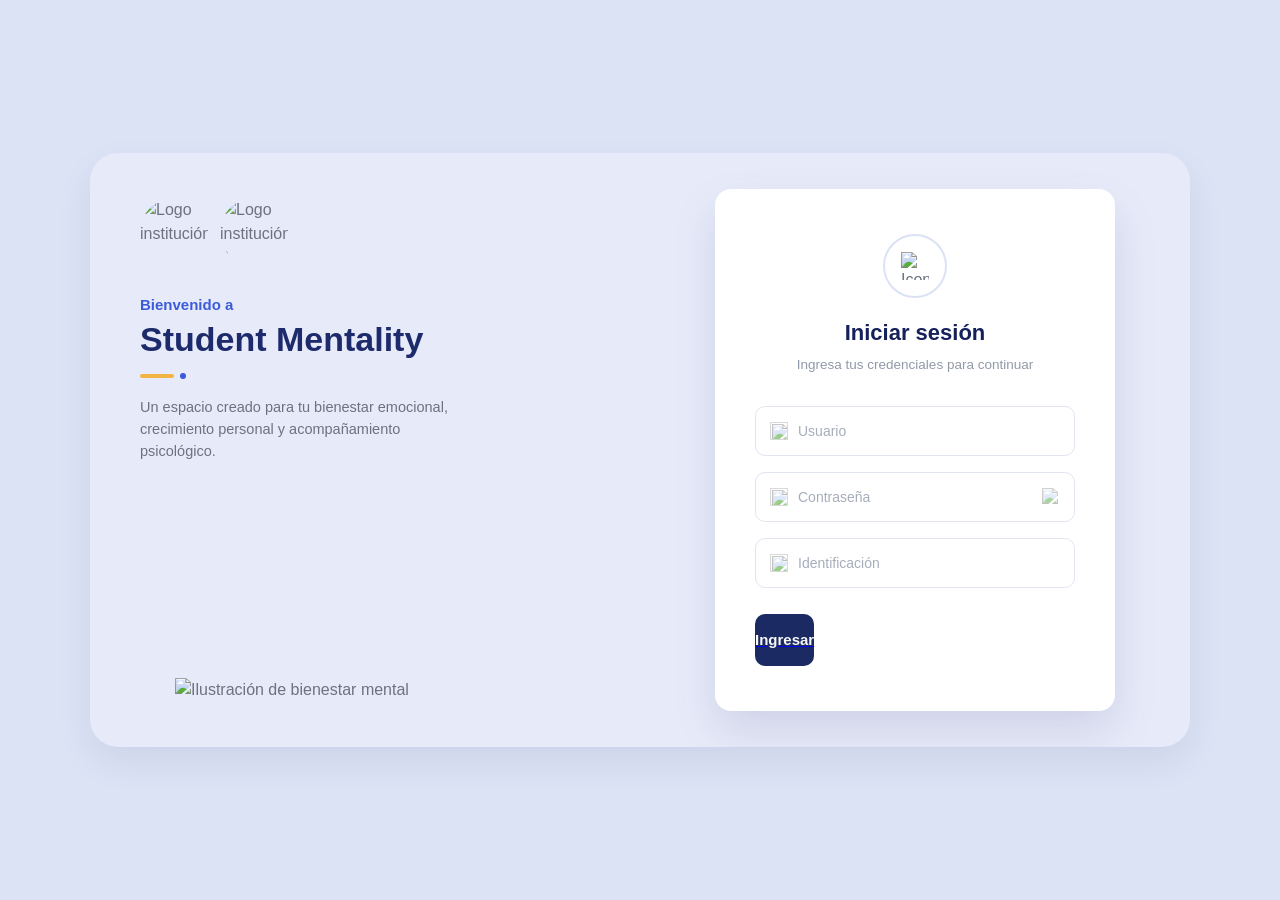
==== index.html @ 558706ce "clase-diana" ====
<!DOCTYPE html>
<html lang="es">
<head>
  <meta charset="UTF-8">
  <meta name="viewport" content="width=device-width, initial-scale=1.0">
  <title>Student Mentality | Iniciar sesión</title>
  <link rel="stylesheet" href="style.css">
</head>
<body>

  <div class="page-wrapper">
    <div class="login-container">

      <!-- Columna izquierda: bienvenida -->
      <div class="welcome-panel">

        <div class="logos">
          <img src="https://javiera.edu.co/wp-content/uploads/2023/02/escudo-institucionalmini.png" alt="Logo institución 1" class="logo">
          <img src="https://upload.wikimedia.org/wikipedia/commons/2/25/PascualBravo.svg?utm_source=es.wikipedia.org&utm_campaign=index&utm_content=original" alt="Logo institución 2" class="logo">
        </div>

        <p class="welcome-text">Bienvenido a</p>
        <h1 class="brand-title">Student Mentality</h1>

        <div class="accent-line">
          <span class="accent-bar"></span>
          <span class="accent-dot"></span>
        </div>

        <p class="welcome-description">
          Un espacio creado para tu bienestar emocional,
          crecimiento personal y acompañamiento psicológico.
        </p>

        <div class="illustration">
          <img src="https://i.pinimg.com/736x/c9/f8/e1/c9f8e1bdf85ef3e7a19abf20c86ed579.jpg" alt="Ilustración de bienestar mental" class="illustration-img">
        </div>

      </div>

      <!-- Columna derecha: formulario -->
      <div class="form-panel">
        <div class="form-card">

          <div class="user-icon">
            <img src="https://i.pinimg.com/1200x/87/cb/51/87cb5105534eb59bda373a9bee12b26a.jpg" alt="Icono de usuario" class="user-icon-img">
          </div>

          <h2 class="form-title">Iniciar sesión</h2>
          <p class="form-subtitle">Ingresa tus credenciales para continuar</p>

          <form class="login-form">

            <div class="input-group">
              <span class="input-icon">
                <img src="https://i.pinimg.com/736x/d9/7b/bb/d97bbb08017ac2309307f0822e63d082.jpg" alt="">
              </span>
              <input type="text" placeholder="Usuario" class="form-input">
            </div>

            <div class="input-group">
              <span class="input-icon">
                <img src="https://i.pinimg.com/736x/f0/f3/f0/f0f3f016054c6cdf294cbfd8b50a8862.jpg" alt="">
              </span>
              <input type="password" placeholder="Contraseña" class="form-input">
              <span class="input-icon-right">
                <img src="https://i.pinimg.com/736x/d7/88/48/d7884809ee1643602e370ced35b420c8.jpg" alt="Mostrar contraseña">
              </span>
            </div>

            <div class="input-group">
              <span class="input-icon">
                <img src="https://i.pinimg.com/736x/9c/40/df/9c40dfa435d9f073b745252423cd3d96.jpg" alt="">
              </span>
              <input type="text" placeholder="Identificación" class="form-input">
            </div>

            <a href="dashboard.html">
             <button type="submit" class="btn-submit">
               <span>Ingresar</span>
              </button>
           </a>

          </form>

        </div>
      </div>

    </div>
  </div>

</body>
</html>
---- style.css ----
/* =========================================
   VARIABLES / COLORES BASE
========================================= */
:root {
  --color-fondo-pagina: #dce3f5;
  --color-panel-izq: #e7ebf9;
  --color-panel-der: #ffffff;
  --color-azul-titulo: #16215c;
  --color-azul-marca: #1d2a6b;
  --color-azul-boton: #1c2a63;
  --color-azul-boton-hover: #131d4a;
  --color-texto-gris: #6b7280;
  --color-texto-gris-claro: #9199a8;
  --color-borde-input: #e1e5f0;
  --color-amarillo-acento: #f2b544;
  --color-azul-acento: #3b5bdb;
  --sombra-suave: 0 15px 35px rgba(29, 42, 107, 0.08);
  --sombra-card: 0 20px 45px rgba(29, 42, 107, 0.12);
  --radio-grande: 28px;
  --radio-mediano: 16px;
  --radio-input: 10px;
}

/* =========================================
   RESET BÁSICO
========================================= */
* {
  margin: 0;
  padding: 0;
  box-sizing: border-box;
}

body {
  font-family: 'Segoe UI', 'Helvetica Neue', Arial, sans-serif;
  background-color: var(--color-fondo-pagina);
  color: var(--color-texto-gris);
  line-height: 1.5;
}

/* =========================================
   WRAPPER GENERAL
========================================= */
.page-wrapper {
  min-height: 100vh;
  display: flex;
  align-items: center;
  justify-content: center;
  padding: 30px 20px;
}

.login-container {
  display: flex;
  width: 100%;
  max-width: 1100px;
  min-height: 560px;
  background-color: var(--color-panel-izq);
  border-radius: var(--radio-grande);
  overflow: hidden;
  box-shadow: var(--sombra-suave);
}

/* =========================================
   PANEL IZQUIERDO - BIENVENIDA
========================================= */
.welcome-panel {
  flex: 1 1 50%;
  padding: 45px 50px;
  display: flex;
  flex-direction: column;
  position: relative;
}

.logos {
  display: flex;
  align-items: center;
  gap: 12px;
  margin-bottom: 28px;
}

.logo {
  width: 68px;
  height: 68px;
  object-fit: contain;
  border-radius: 50%;
}

.welcome-text {
  font-size: 15px;
  font-weight: 600;
  color: var(--color-azul-acento);
  margin-bottom: 4px;
}

.brand-title {
  font-size: 34px;
  font-weight: 800;
  color: var(--color-azul-marca);
  line-height: 1.15;
  margin-bottom: 14px;
}

.accent-line {
  display: flex;
  align-items: center;
  gap: 6px;
  margin-bottom: 18px;
}

.accent-bar {
  width: 34px;
  height: 4px;
  border-radius: 4px;
  background-color: var(--color-amarillo-acento);
}

.accent-dot {
  width: 6px;
  height: 6px;
  border-radius: 50%;
  background-color: var(--color-azul-acento);
}

.welcome-description {
  font-size: 14.5px;
  color: var(--color-texto-gris);
  max-width: 320px;
  margin-bottom: 20px;
}

.illustration {
  flex: 1;
  display: flex;
  align-items: flex-end;
  justify-content: center;
  min-height: 220px;
}

.illustration-img {
  width: 100%;
  max-width: 380px;
  height: auto;
  object-fit: contain;
}

/* =========================================
   PANEL DERECHO - FORMULARIO
========================================= */
.form-panel {
  flex: 1 1 50%;
  display: flex;
  align-items: center;
  justify-content: center;
  padding: 30px;
}

.form-card {
  background-color: var(--color-panel-der);
  width: 100%;
  max-width: 400px;
  padding: 45px 40px;
  border-radius: var(--radio-mediano);
  box-shadow: var(--sombra-card);
  text-align: center;
}

.user-icon {
  width: 64px;
  height: 64px;
  border-radius: 50%;
  border: 2px solid #dbe2f5;
  display: flex;
  align-items: center;
  justify-content: center;
  margin: 0 auto 18px;
}

.user-icon-img {
  width: 28px;
  height: 28px;
  object-fit: contain;
}

.form-title {
  font-size: 22px;
  font-weight: 700;
  color: var(--color-azul-titulo);
  margin-bottom: 6px;
}

.form-subtitle {
  font-size: 13.5px;
  color: var(--color-texto-gris-claro);
  margin-bottom: 30px;
}

/* =========================================
   FORMULARIO / INPUTS
========================================= */
.login-form {
  display: flex;
  flex-direction: column;
  gap: 16px;
}

.input-group {
  position: relative;
  display: flex;
  align-items: center;
  border: 1px solid var(--color-borde-input);
  border-radius: var(--radio-input);
  padding: 0 14px;
  height: 50px;
  transition: border-color 0.2s ease, box-shadow 0.2s ease;
}

.input-group:focus-within {
  border-color: var(--color-azul-acento);
  box-shadow: 0 0 0 3px rgba(59, 91, 219, 0.12);
}

.input-icon {
  display: flex;
  align-items: center;
  justify-content: center;
  width: 18px;
  height: 18px;
  margin-right: 10px;
  opacity: 0.6;
}

.input-icon img,
.input-icon-right img {
  width: 100%;
  height: 100%;
  object-fit: contain;
}

.input-icon-right {
  display: flex;
  align-items: center;
  justify-content: center;
  width: 18px;
  height: 18px;
  margin-left: 10px;
  opacity: 0.5;
  cursor: pointer;
}

.form-input {
  flex: 1;
  border: none;
  outline: none;
  background: transparent;
  font-size: 14px;
  color: var(--color-azul-titulo);
}

.form-input::placeholder {
  color: #a7adba;
}

/* =========================================
   BOTÓN INGRESAR
========================================= */
.btn-submit {
  margin-top: 10px;
  height: 52px;
  border: none;
  border-radius: var(--radio-input);
  background-color: var(--color-azul-boton);
  color: #f8f8f8;
  font-size: 15px;
  font-weight: 600;
  display: flex;
  align-items: center;
  justify-content: center;
  gap: 10px;
  cursor: pointer;
  transition: background-color 0.2s ease, transform 0.15s ease;
}

.btn-submit:hover {
  background-color: var(--color-azul-boton-hover);
  transform: translateY(-1px);
}

.btn-arrow {
  width: 16px;
  height: 16px;
  filter: brightness(0) invert(1);
}

/* =========================================
   RESPONSIVE - TABLET
========================================= */
@media (max-width: 900px) {
  .login-container {
    max-width: 640px;
    flex-direction: column;
  }

  .welcome-panel {
    padding: 40px 40px 20px;
  }

  .illustration {
    min-height: 180px;
  }

  .form-panel {
    padding: 20px 30px 40px;
  }
}

/* =========================================
   RESPONSIVE - MÓVIL
========================================= */
@media (max-width: 480px) {
  .page-wrapper {
    padding: 0;
  }

  .login-container {
    border-radius: 0;
    min-height: 100vh;
  }

  .welcome-panel {
    padding: 30px 24px 10px;
  }

  .brand-title {
    font-size: 26px;
  }

  .welcome-description {
    max-width: 100%;
  }

  .illustration {
    min-height: 140px;
  }

  .illustration-img {
    max-width: 260px;
  }

  .form-panel {
    padding: 15px 20px 35px;
  }

  .form-card {
    padding: 35px 24px;
    box-shadow: none;
  }
}
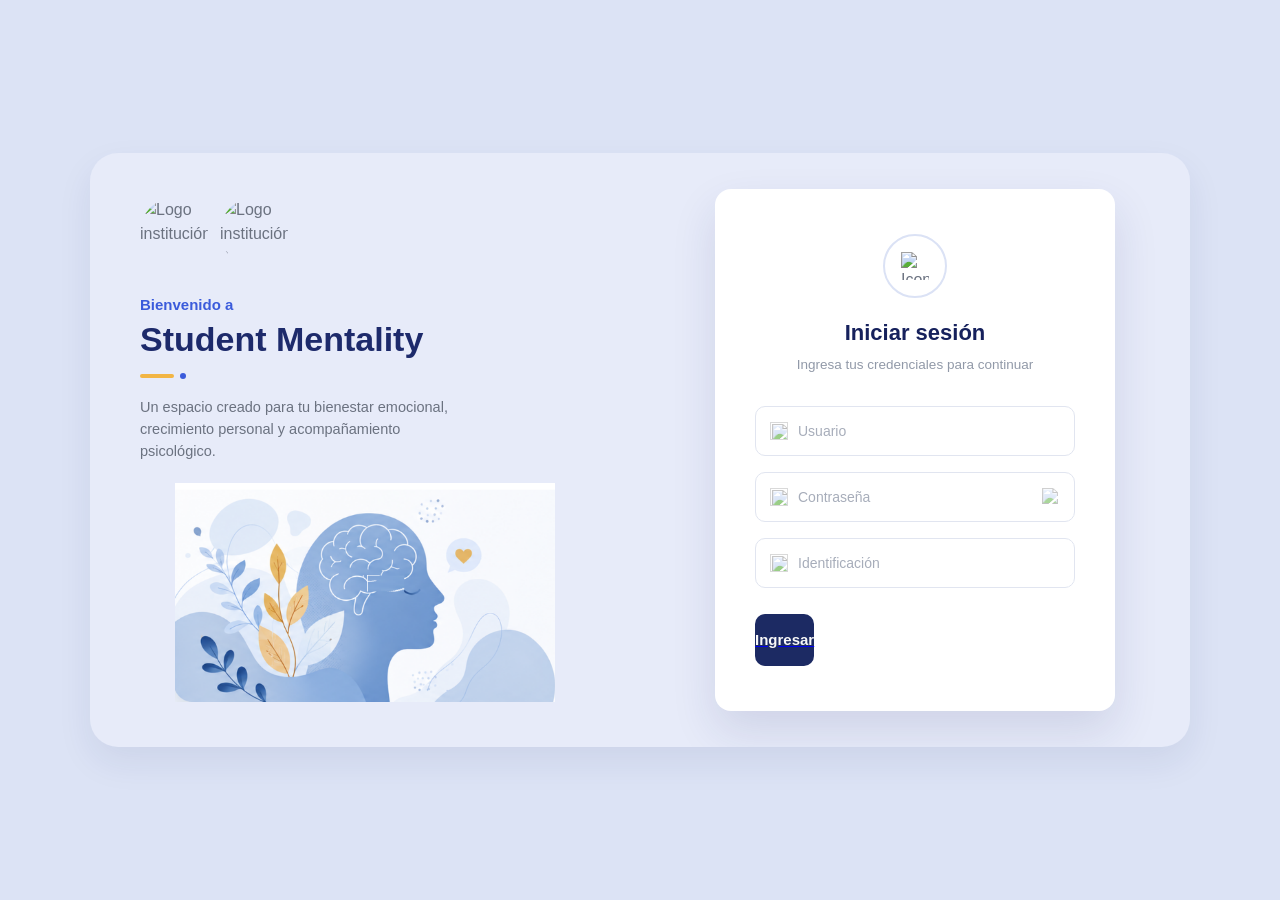
==== commit bc0d08bd: "Trabajo-Casa-1" ====
--- a/index.html
+++ b/index.html
@@ -33,7 +33,7 @@
         </p>
 
         <div class="illustration">
-          <img src="https://i.pinimg.com/736x/c9/f8/e1/c9f8e1bdf85ef3e7a19abf20c86ed579.jpg" alt="Ilustración de bienestar mental" class="illustration-img">
+          <img src="images/Captura de pantalla (6).png" alt="Ilustración de bienestar mental" class="illustration-img">
         </div>
 
       </div>
--- a/style.css
+++ b/style.css
@@ -1,6 +1,6 @@
-/* =========================================
+/* 
    VARIABLES / COLORES BASE
-========================================= */
+ */
 :root {
   --color-fondo-pagina: #dce3f5;
   --color-panel-izq: #e7ebf9;
@@ -21,9 +21,9 @@
   --radio-input: 10px;
 }
 
-/* =========================================
+/* 
    RESET BÁSICO
-========================================= */
+ */
 * {
   margin: 0;
   padding: 0;
@@ -37,9 +37,9 @@
   line-height: 1.5;
 }
 
-/* =========================================
+/* 
    WRAPPER GENERAL
-========================================= */
+ */
 .page-wrapper {
   min-height: 100vh;
   display: flex;
@@ -59,9 +59,9 @@
   box-shadow: var(--sombra-suave);
 }
 
-/* =========================================
+/* 
    PANEL IZQUIERDO - BIENVENIDA
-========================================= */
+ */
 .welcome-panel {
   flex: 1 1 50%;
   padding: 45px 50px;
@@ -142,9 +142,9 @@
   object-fit: contain;
 }
 
-/* =========================================
+/* 
    PANEL DERECHO - FORMULARIO
-========================================= */
+ */
 .form-panel {
   flex: 1 1 50%;
   display: flex;
@@ -193,9 +193,9 @@
   margin-bottom: 30px;
 }
 
-/* =========================================
+/* 
    FORMULARIO / INPUTS
-========================================= */
+*/
 .login-form {
   display: flex;
   flex-direction: column;
@@ -259,9 +259,9 @@
   color: #a7adba;
 }
 
-/* =========================================
+/* 
    BOTÓN INGRESAR
-========================================= */
+*/
 .btn-submit {
   margin-top: 10px;
   height: 52px;
@@ -290,9 +290,9 @@
   filter: brightness(0) invert(1);
 }
 
-/* =========================================
+/* 
    RESPONSIVE - TABLET
-========================================= */
+ */
 @media (max-width: 900px) {
   .login-container {
     max-width: 640px;
@@ -312,9 +312,9 @@
   }
 }
 
-/* =========================================
+/* 
    RESPONSIVE - MÓVIL
-========================================= */
+ */
 @media (max-width: 480px) {
   .page-wrapper {
     padding: 0;
